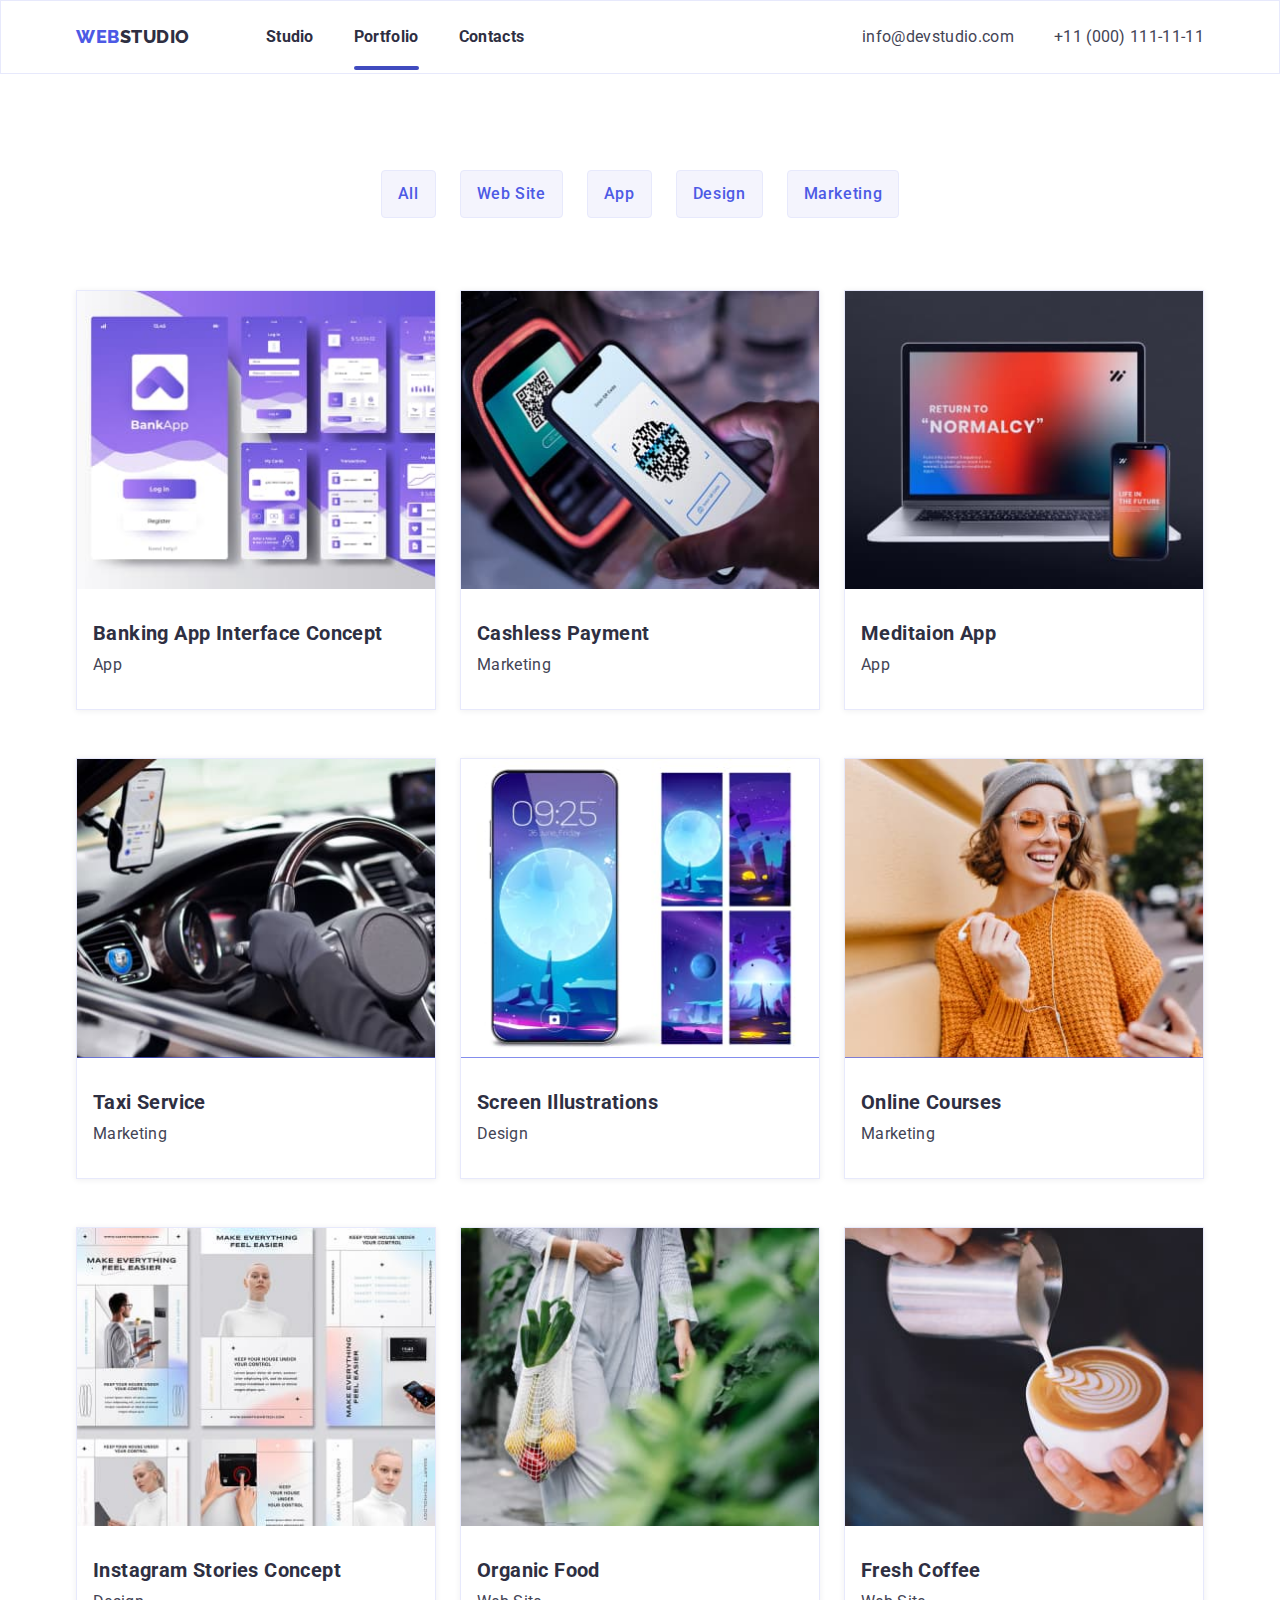
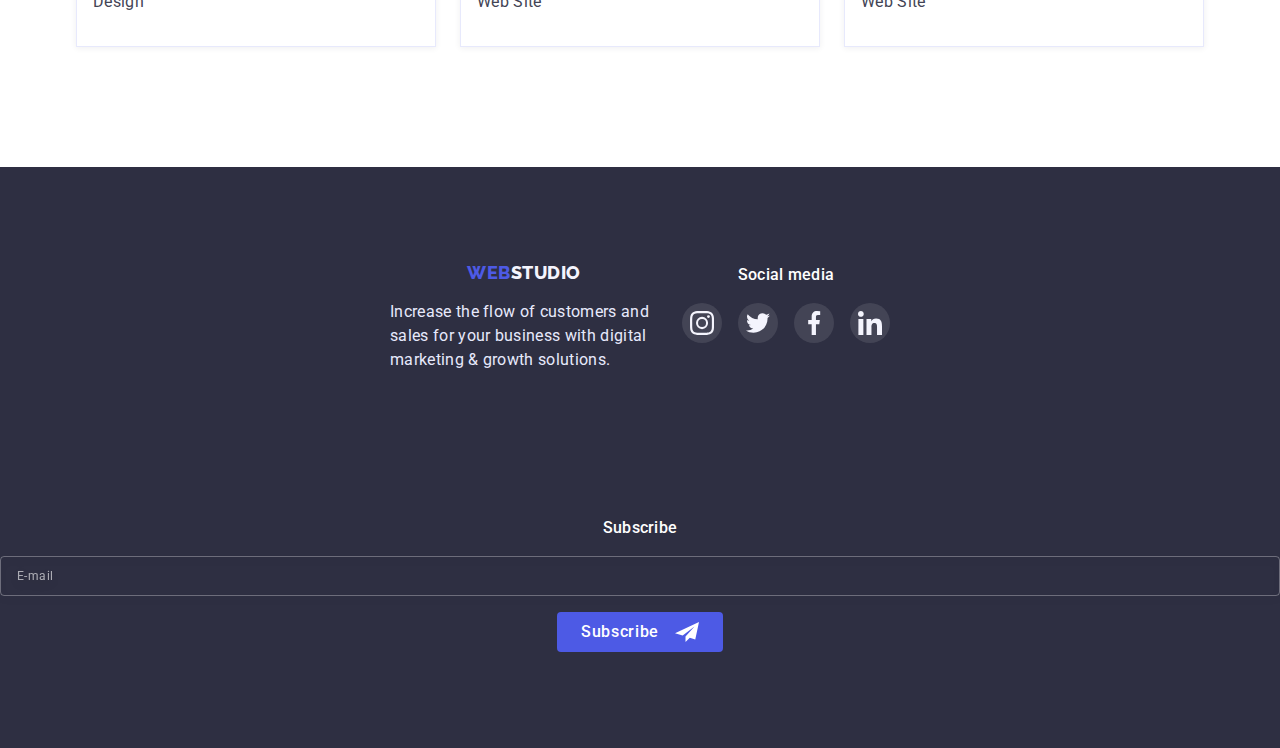
==== portfolio.html @ c1b16f09 "homework 7" ====
<!DOCTYPE html>
<html lang="en">
  <head>
    <meta charset="UTF-8" />
    <meta http-equiv="X-UA-Compatible" content="IE=edge" />
    <meta name="viewport" content="width=device-width, initial-scale=1.0" />
    <title>WebStudio</title>
    <link rel="preconnect" href="https://fonts.googleapis.com" />
    <link rel="preconnect" href="https://fonts.gstatic.com" crossorigin />
    <link
      href="https://fonts.googleapis.com/css2?family=Raleway:wght@800&family=Roboto:wght@400;500;700;900&display=swap"
      rel="stylesheet"
    />
    <link rel="stylesheet" href="./css/normalize.css" />
    <link rel="stylesheet" href="./css/styles.css" />
    <link rel="stylesheet" href="./css/mobile.css" />
    <link rel="stylesheet" href="./css/tablet.css" />
    <link rel="stylesheet" href="./css/desktop.css" />
  </head>
  <body class="portfolio-body">
    <header class="header">
      <div class="container">
        <nav class="header-navigation">
          <a href="./index.html" class="header-logo link">
            WEB <span class="header-logo-studio"> STUDIO </span>
          </a>
          <ul class="header-list list">
            <li class="header-item">
              <a class="header-link link" href="./index.html">Studio</a>
            </li>
            <li class="header-item">
              <a class="header-link link current" href="./portfolio.html"
                >Portfolio</a
              >
            </li>
            <li class="header-item">
              <a class="header-link link" href="">Contacts</a>
            </li>
          </ul>
        </nav>
        <ul class="header-list-contacts list">
          <li class="header-item-contacts">
            <a class="header-email link" href="mailto:info@devstudio.com">
              info@devstudio.com
            </a>
          </li>
          <li class="header-item-contacts">
            <a class="header-tel link" href="tel:+110001111111">
              +11 (000) 111-11-11
            </a>
          </li>
        </ul>
        <button type="button" class="menu-open btn" data-menu-open>
          <svg class="menu-open-icon" width="32" height="22">
            <use href="./images/svg/icons.svg#icon-hamburger"></use>
          </svg>
        </button>
      </div>
      <div class="mob-menu is-hidden" data-menu>
        <div class="container-mob-menu">
          <div class="mob-menu-top">
            <button type="button" class="menu-close btn" data-menu-close>
              <svg class="menu-close-icon" width="8" height="8">
                <use href="./images/svg/icons.svg#icon-close"></use>
              </svg>
            </button>
            <nav>
              <ul class="mob-menu-list list">
                <li class="mob-menu-item">
                  <a class="mob-menu-link link current" href="./index.html"
                    >Studio</a
                  >
                </li>
                <li class="mob-menu-item">
                  <a class="mob-menu-link link" href="./portfolio.html"
                    >Portfolio</a
                  >
                </li>
                <li class="mob-menu-item">
                  <a class="mob-menu-link link" href="">Contacts</a>
                </li>
              </ul>
            </nav>
          </div>
          <div class="mob-menu-button">
            <ul class="mob-menu-list-contacts list">
              <li class="mob-menu-item-contacts">
                <a class="mob-menu-tel link" href="tel:+110001111111"
                  >+11 (000) 111-11-11</a
                >
              </li>
              <li class="mob-menu-item-contacts">
                <a class="mob-menu-email link" href="mailto:info@devstudio.com"
                  >info@devstudio.com</a
                >
              </li>
            </ul>
            <ul class="mob-menu-soc-list list">
              <li class="mob-menu-soc-item">
                <a href="" class="mob-menu-soc-link link">
                  <svg class="mob-menu-soc-icon" width="24" height="24">
                    <use href="./images/svg/icons.svg#icon-instagram"></use>
                  </svg>
                </a>
              </li>
              <li class="mob-menu-soc-item">
                <a href="" class="mob-menu-soc-link link">
                  <svg class="mob-menu-soc-icon" width="24" height="24">
                    <use href="./images/svg/icons.svg#icon-twitter"></use>
                  </svg>
                </a>
              </li>
              <li class="mob-menu-soc-item">
                <a href="" class="mob-menu-soc-link link">
                  <svg class="mob-menu-soc-icon" width="24" height="24">
                    <use href="./images/svg/icons.svg#icon-facebook"></use>
                  </svg>
                </a>
              </li>
              <li class="mob-menu-soc-item">
                <a href="" class="mob-menu-soc-link link">
                  <svg class="mob-menu-soc-icon" width="24" height="24">
                    <use href="./images/svg/icons.svg#icon-linkedin"></use>
                  </svg>
                </a>
              </li>
            </ul>
          </div>
        </div>
      </div>
    </header>
    <main class="main-portfolio">
      <section class="portfolio">
        <div class="container">
          <h1 class="visually-hidden">Portfolio</h1>
          <ul class="portfolio-list list">
            <li class="portfolio-item">
              <button type="button" class="portfolio-btn btn">All</button>
            </li>
            <li class="portfolio-item">
              <button type="button" class="portfolio-btn btn">Web Site</button>
            </li>
            <li class="portfolio-item">
              <button type="button" class="portfolio-btn btn">App</button>
            </li>
            <li class="portfolio-item">
              <button type="button" class="portfolio-btn btn">Design</button>
            </li>
            <li class="portfolio-item">
              <button type="button" class="portfolio-btn btn">Marketing</button>
            </li>
          </ul>
          <ul class="portfolio-next-list list">
            <li class="portfolio-next-item">
              <div class="portfolio-top-wrap">
                <picture>
                  <source
                    srcset="
                      ./images/portfolio/banking.jpg    1x,
                      ./images/portfolio/banking-2x.jpg 2x
                    "
                    media="(min-width: 1200px)"
                  />
                  <source
                    srcset="
                      ./images/portfolio/banking-tab.jpg    1x,
                      ./images/portfolio/banking-tab-2x.jpg 2x
                    "
                    media="(min-width: 768px)"
                  />
                  <source
                    srcset="
                      ./images/portfolio/banking-mob.jpg    1x,
                      ./images/portfolio/banking-mob-2x.jpg 2x
                    "
                    media="(min-width: 320px)"
                  />
                  <img
                    src="./images/portfolio/banking.jpg"
                    alt="Banking App"
                    width="396"
                    height="300"
                  />
                </picture>
                <p class="portfolio-top-text">
                  14 Stylish and User-Friendly App Design Concepts · Task
                  Manager App · Calorie Tracker App · Exotic Fruit Ecommerce App
                  · Cloud Storage App
                </p>
              </div>
              <div class="portfolio-wrap">
                <h2 class="portfolio-title headlines">
                  Banking App Interface Concept
                </h2>
                <p class="portfolio-characteristics characteristics">App</p>
              </div>
            </li>
            <li class="portfolio-next-item">
              <div class="portfolio-top-wrap">
                <picture>
                  <source
                    srcset="
                      ./images/portfolio/payment.jpg    1x,
                      ./images/portfolio/payment-2x.jpg 2x
                    "
                    media="(min-width: 1200px)"
                  />
                  <source
                    srcset="
                      ./images/portfolio/payment-tab.jpg    1x,
                      ./images/portfolio/payment-tab-2x.jpg 2x
                    "
                    media="(min-width: 768px)"
                  />
                  <source
                    srcset="
                      ./images/portfolio/payment-mob.jpg    1x,
                      ./images/portfolio/payment-mob-2x.jpg 2x
                    "
                    media="(min-width: 320px)"
                  />
                  <img
                    src="./images/portfolio/payment.jpg"
                    alt="Cashless Payment"
                    width="396"
                    height="300"
                  />
                </picture>
                <p class="portfolio-top-text">
                  14 Stylish and User-Friendly App Design Concepts · Task
                  Manager App · Calorie Tracker App · Exotic Fruit Ecommerce App
                  · Cloud Storage App
                </p>
              </div>
              <div class="portfolio-wrap">
                <h2 class="portfolio-title headlines">Cashless Payment</h2>
                <p class="portfolio-characteristics characteristics">
                  Marketing
                </p>
              </div>
            </li>
            <li class="portfolio-next-item">
              <div class="portfolio-top-wrap">
                <picture>
                  <source
                    srcset="
                      ./images/portfolio/meditation.jpg    1x,
                      ./images/portfolio/meditation-2x.jpg 2x
                    "
                    media="(min-width: 1200px)"
                  />
                  <source
                    srcset="
                      ./images/portfolio/meditation-tab.jpg    1x,
                      ./images/portfolio/meditation-tab-2x.jpg 2x
                    "
                    media="(min-width: 768px)"
                  />
                  <source
                    srcset="
                      ./images/portfolio/meditation-mob.jpg    1x,
                      ./images/portfolio/meditation-mob-2x.jpg 2x
                    "
                    media="(min-width: 320px)"
                  />
                  <img
                    src="./images/portfolio/meditation.jpg"
                    alt="Meditation App"
                    width="396"
                    height="300"
                  />
                </picture>
                <p class="portfolio-top-text">
                  14 Stylish and User-Friendly App Design Concepts · Task
                  Manager App · Calorie Tracker App · Exotic Fruit Ecommerce App
                  · Cloud Storage App
                </p>
              </div>
              <div class="portfolio-wrap">
                <h2 class="portfolio-title headlines">Meditaion App</h2>
                <p class="portfolio-characteristics characteristics">App</p>
              </div>
            </li>
            <li class="portfolio-next-item">
              <div class="portfolio-top-wrap">
                <picture>
                  <source
                    srcset="
                      ./images/portfolio/taxi.jpg    1x,
                      ./images/portfolio/taxi-2x.jpg 2x
                    "
                    media="(min-width: 1200px)"
                  />
                  <source
                    srcset="
                      ./images/portfolio/taxi-tab.jpg    1x,
                      ./images/portfolio/taxi-tab-2x.jpg 2x
                    "
                    media="(min-width: 768px)"
                  />
                  <source
                    srcset="
                      ./images/portfolio/taxi-mob.jpg    1x,
                      ./images/portfolio/taxi-mob-2x.jpg 2x
                    "
                    media="(min-width: 320px)"
                  />
                  <img
                    src="./images/portfolio/taxi.jpg"
                    alt="Taxi Service"
                    width="396"
                    height="300"
                  />
                </picture>
                <p class="portfolio-top-text">
                  14 Stylish and User-Friendly App Design Concepts · Task
                  Manager App · Calorie Tracker App · Exotic Fruit Ecommerce App
                  · Cloud Storage App
                </p>
              </div>
              <div class="portfolio-wrap">
                <h2 class="portfolio-title headlines">Taxi Service</h2>
                <p class="portfolio-characteristics characteristics">
                  Marketing
                </p>
              </div>
            </li>
            <li class="portfolio-next-item">
              <div class="portfolio-top-wrap">
                <picture>
                  <source
                    srcset="
                      ./images/portfolio/illustrations.jpg    1x,
                      ./images/portfolio/illustrations-2x.jpg 2x
                    "
                    media="(min-width: 1200px)"
                  />
                  <source
                    srcset="
                      ./images/portfolio/illustrations-tab.jpg    1x,
                      ./images/portfolio/illustrations-tab-2x.jpg 2x
                    "
                    media="(min-width: 768px)"
                  />
                  <source
                    srcset="
                      ./images/portfolio/illustrations-mob.jpg    1x,
                      ./images/portfolio/illustrations-mob-2x.jpg 2x
                    "
                    media="(min-width: 320px)"
                  />
                  <img
                    src="./images/portfolio/illustrations.jpg"
                    alt="Screen Illustrations"
                    width="396"
                    height="300"
                  />
                </picture>
                <p class="portfolio-top-text">
                  14 Stylish and User-Friendly App Design Concepts · Task
                  Manager App · Calorie Tracker App · Exotic Fruit Ecommerce App
                  · Cloud Storage App
                </p>
              </div>
              <div class="portfolio-wrap">
                <h2 class="portfolio-title headlines">Screen Illustrations</h2>
                <p class="portfolio-characteristics characteristics">Design</p>
              </div>
            </li>
            <li class="portfolio-next-item">
              <div class="portfolio-top-wrap">
                <picture>
                  <source
                    srcset="
                      ./images/portfolio/courses.jpg    1x,
                      ./images/portfolio/courses-2x.jpg 2x
                    "
                    media="(min-width: 1200px)"
                  />
                  <source
                    srcset="
                      ./images/portfolio/courses-tab.jpg    1x,
                      ./images/portfolio/courses-tab-2x.jpg 2x
                    "
                    media="(min-width: 768px)"
                  />
                  <source
                    srcset="
                      ./images/portfolio/courses-mob.jpg    1x,
                      ./images/portfolio/courses-mob-2x.jpg 2x
                    "
                    media="(min-width: 320px)"
                  />
                  <img
                    src="./images/portfolio/courses.jpg"
                    alt="Online Courses"
                    width="396"
                    height="300"
                  />
                </picture>
                <p class="portfolio-top-text">
                  14 Stylish and User-Friendly App Design Concepts · Task
                  Manager App · Calorie Tracker App · Exotic Fruit Ecommerce App
                  · Cloud Storage App
                </p>
              </div>
              <div class="portfolio-wrap">
                <h2 class="portfolio-title headlines">Online Courses</h2>
                <p class="portfolio-characteristics characteristics">
                  Marketing
                </p>
              </div>
            </li>
            <li class="portfolio-next-item">
              <div class="portfolio-top-wrap">
                <picture>
                  <source
                    srcset="
                      ./images/portfolio/instagram.jpg    1x,
                      ./images/portfolio/instagram-2x.jpg 2x
                    "
                    media="(min-width: 1200px)"
                  />
                  <source
                    srcset="
                      ./images/portfolio/instagram-tab.jpg    1x,
                      ./images/portfolio/instagram-tab-2x.jpg 2x
                    "
                    media="(min-width: 768px)"
                  />
                  <source
                    srcset="
                      ./images/portfolio/instagram-mob.jpg    1x,
                      ./images/portfolio/instagram-mob-2x.jpg 2x
                    "
                    media="(min-width: 320px)"
                  />
                  <img
                    src="./images/portfolio/instagram.jpg"
                    alt="Instagram Stories Concept"
                    width="396"
                    height="300"
                  />
                </picture>
                <p class="portfolio-top-text">
                  14 Stylish and User-Friendly App Design Concepts · Task
                  Manager App · Calorie Tracker App · Exotic Fruit Ecommerce App
                  · Cloud Storage App
                </p>
              </div>
              <div class="portfolio-wrap">
                <h2 class="portfolio-title headlines">
                  Instagram Stories Concept
                </h2>
                <p class="portfolio-characteristics characteristics">Design</p>
              </div>
            </li>
            <li class="portfolio-next-item">
              <div class="portfolio-top-wrap">
                <picture>
                  <source
                    srcset="
                      ./images/portfolio/food.jpg    1x,
                      ./images/portfolio/food-2x.jpg 2x
                    "
                    media="(min-width: 1200px)"
                  />
                  <source
                    srcset="
                      ./images/portfolio/food-tab.jpg    1x,
                      ./images/portfolio/food-tab-2x.jpg 2x
                    "
                    media="(min-width: 768px)"
                  />
                  <source
                    srcset="
                      ./images/portfolio/food-mob.jpg    1x,
                      ./images/portfolio/food-mob-2x.jpg 2x
                    "
                    media="(min-width: 320px)"
                  />
                  <img
                    src="./images/portfolio/food.jpg"
                    alt="Organic Food"
                    width="396"
                    height="300"
                  />
                </picture>
                <p class="portfolio-top-text">
                  14 Stylish and User-Friendly App Design Concepts · Task
                  Manager App · Calorie Tracker App · Exotic Fruit Ecommerce App
                  · Cloud Storage App
                </p>
              </div>
              <div class="portfolio-wrap">
                <h2 class="portfolio-title headlines">Organic Food</h2>
                <p class="portfolio-characteristics characteristics">
                  Web Site
                </p>
              </div>
            </li>
            <li class="portfolio-next-item">
              <div class="portfolio-top-wrap">
                <picture>
                  <source
                    srcset="
                      ./images/portfolio/coffee.jpg    1x,
                      ./images/portfolio/coffee-2x.jpg 2x
                    "
                    media="(min-width: 1200px)"
                  />
                  <source
                    srcset="
                      ./images/portfolio/coffee-tab.jpg    1x,
                      ./images/portfolio/coffee-tab-2x.jpg 2x
                    "
                    media="(min-width: 768px)"
                  />
                  <source
                    srcset="
                      ./images/portfolio/coffee-mob.jpg    1x,
                      ./images/portfolio/coffee-mob-2x.jpg 2x
                    "
                    media="(min-width: 320px)"
                  />
                  <img
                    src="./images/portfolio/coffee.jpg"
                    alt="Fresh Coffee"
                    width="396"
                    height="300"
                  />
                </picture>
                <p class="portfolio-top-text">
                  14 Stylish and User-Friendly App Design Concepts · Task
                  Manager App · Calorie Tracker App · Exotic Fruit Ecommerce App
                  · Cloud Storage App
                </p>
              </div>
              <div class="portfolio-wrap">
                <h2 class="portfolio-title headlines">Fresh Coffee</h2>
                <p class="portfolio-characteristics characteristics">
                  Web Site
                </p>
              </div>
            </li>
          </ul>
        </div>
      </section>
    </main>
    <footer class="footer">
        <div class="container">
          <div class="footer-wrap">
            <div class="footer-description-wrap">
              <a href="./index.html" class="footer-logo link">
                WEB<span class="footer-logo-studio">STUDIO </span>
              </a>
              <p class="footer-description">
                Increase the flow of customers and sales for your business with
                digital marketing & growth solutions.
              </p>
            </div>
            <div class="social-media-wrap">
              <p class="social-media">Social media</p>
              <ul class="social-media-list list">
                <li class="social-media-item">
                  <a href="" class="social-media-link link">
                    <svg class="social-media-icon" width="24" height="24">
                      <use href="./images/svg/icons.svg#icon-instagram"></use>
                    </svg>
                  </a>
                </li>
                <li class="social-media-item">
                  <a href="" class="social-media-link link">
                    <svg class="social-media-icon" width="24" height="24">
                      <use href="./images/svg/icons.svg#icon-twitter"></use>
                    </svg>
                  </a>
                </li>
                <li class="social-media-item">
                  <a href="" class="social-media-link link">
                    <svg class="social-media-icon" width="24" height="24">
                      <use href="./images/svg/icons.svg#icon-facebook"></use>
                    </svg>
                  </a>
                </li>
                <li class="social-media-item">
                  <a href="" class="social-media-link link">
                    <svg class="social-media-icon" width="24" height="24">
                      <use href="./images/svg/icons.svg#icon-linkedin"></use>
                    </svg>
                  </a>
                </li>
              </ul>
            </div>
          </div >
      </div>
        <div class="subscription-wrap">
          <p class="subscription-title">Subscribe</p>
          <form class="subscription-form">
            <label>
              <input
                type="email"
                name="email"
                class="subscription-input-email"
                placeholder="E-mail"
                required
              />
            </label>
            <button type="submit" class="subscribe-btn btn">
              <span class="subscribe-text">Subscribe</span>
              <svg class="subscribe-icon" width="24" height="24">
                <use href="./images/svg/icons.svg#icon-plane"></use>
              </svg>
            </button>
          </form>
        </div>
      </div>
    </footer>
    <script src="./js/menu.js"></script>
  </body>
</html>
---- css/styles.css ----
:root {
  --first-title-color: #ffffff;
  --second-title-color: #2e2f42;
  --main-text-color: #434455;
  --first-background-btn-color: #4d5ae5;
  --second-background-btn-color: #e7e9fc;
  --section-background-color: #f4f4fd;
  --icon-hover-color: #404bbf;
  --footer-icon-hover-background: #31d0aa;
  --footer-icon-background: rgba(255, 255, 255, 0.1);
  --customers-border-color: #8e8f99;
  --bg-gradient: linear-gradient(rgba(46, 47, 66, 0.7), rgba(46, 47, 66, 0.7));
  --bg-backdrop: rgba(46, 47, 66, 0.4);
  --bg-modal: #fcfcfc;
  --check-text: #757575;
}

p,
h1,
h2,
h3,
h4,
h5,
h6 {
  margin: 0;
}

ul,
ol {
  margin: 0;
  padding-left: 0;
}

img {
  display: block;
  max-width: 100%;
  height: auto;
}

body {
  font-family: "Roboto", sans-serif;
  background-color: var(--first-title-color);
  color: var(--second-title-color);
}

.list {
  list-style: none;
}

.link {
  text-decoration: none;
}

.no-scroll {
  overflow: hidden;
}

.titles {
  font-size: 36px;
  line-height: 1.11;
  text-align: center;
  letter-spacing: 0.02em;
  text-transform: capitalize;
  color: inherit;
}

.headlines {
  font-size: 20px;
  line-height: 1.2;
  letter-spacing: 0.02em;
  color: inherit;
}

.characteristics {
  font-size: 16px;
  line-height: 1.5;
  letter-spacing: 0.02em;
  color: var(--main-text-color);
}

.btn {
  font-family: inherit;
  font-weight: 500;
  font-size: 16px;
  letter-spacing: 0.04em;
  cursor: pointer;
  border-radius: 4px;
  display: flex;
  align-items: center;
  flex-direction: row;
}

.container {
  width: 320px;
  padding-left: 16px;
  padding-right: 16px;
  margin: 0 auto;
}

.site-body {
}

/* ------------------------HEADER-------------------------- */

.header {
  border: 1px solid var(--second-background-btn-color);
  padding-top: 24px;
  padding-bottom: 24px;
}

.header > .container {
  display: flex;
}

.header-navigation {
  display: flex;
  margin-right: auto;
}

.header-logo {
  font-family: "Raleway", sans-serif;
  font-weight: 800;
  font-size: 18px;
  line-height: 1, 33;
  letter-spacing: 0.03em;
  text-transform: uppercase;
  color: var(--first-background-btn-color);
  display: flex;
  align-items: center;
  margin-right: 76px;
}

.header-logo-studio {
  font-family: "Raleway", sans-serif;
  font-weight: 800;
  font-size: 18px;
  line-height: 1, 33;
  letter-spacing: 0.03em;
  text-transform: uppercase;
  color: var(--second-title-color);
  display: flex;
  align-items: center;
}

.header-list,
.header-list-contacts {
  display: none;
}

.menu-open {
  width: 32px;
  height: 32px;
  padding: 0;
  background-color: transparent;
  border: none;
}

.menu-open-icon {
  stroke: var(--second-title-color);
}

.mob-menu {
  position: fixed;
  top: 0;
  z-index: 1;
  width: 100vw;
  height: 100vh;
  background-color: var(--first-title-color);
  box-shadow: 0px 2px 1px rgba(46, 47, 66, 0.08),
    0px 1px 1px rgba(46, 47, 66, 0.16), 0px 1px 6px rgba(46, 47, 66, 0.08);
  padding-top: 40px;
  padding-bottom: 40px;
}

.mob-menu.is-hidden {
  visibility: hidden;
  opacity: 0;
  pointer-events: none;
}

.container-mob-menu {
  padding-left: 40px;
  padding-right: 40px;
  margin: 0 auto;
  height: 100%;
  display: flex;
  flex-direction: column;
  justify-content: space-between;
  overflow: auto;
}

.menu-close {
  display: flex;
  justify-content: center;
  align-items: center;
  margin-left: auto;
  width: 24px;
  height: 24px;
  background: var(--second-background-btn-color);
  border: 1px solid rgba(0, 0, 0, 0.1);
  border-radius: 50%;
  margin-bottom: 16px;
  transition: background-color 250ms cubic-bezier(0.4, 0, 0.2, 1),
    fill 250ms cubic-bezier(0.4, 0, 0.2, 1);
}

.menu-close:hover,
.menu-close:focus {
  background-color: var(--icon-hover-color);
  fill: var(--first-title-color);
}

.menu-close-icon {
}

.mob-menu-list {
  margin-bottom: 56px;
}

.mob-menu-item:not(:last-child) {
  margin-bottom: 40px;
}

.mob-menu-link {
  font-weight: 700;
  font-size: 36px;
  line-height: 1.11;
  letter-spacing: 0.02em;
  text-transform: capitalize;
  color: var(--second-title-color);
  transition: color 250ms cubic-bezier(0.4, 0, 0.2, 1);
}

.mob-menu-link:hover,
.mob-menu-link:focus {
  color: var(--icon-hover-color);
}

.mob-menu-list-contacts {
  margin-bottom: 48px;
}

.mob-menu-item-contacts:not(:last-child) {
  margin-bottom: 40px;
}

.mob-menu-email {
  font-weight: 500;
  font-size: 20px;
  line-height: 1.2;
  letter-spacing: 0.02em;
  color: var(--main-text-color);
}

.mob-menu-tel {
  font-weight: 600;
  font-size: 36px;
  line-height: 1.11;
  text-transform: capitalize;
  color: var(--first-background-btn-color);
}

.mob-menu-soc-list {
  display: flex;
  gap: 56px;
  justify-content: flex-start;
}

.mob-menu-soc-item {
  width: 40px;
  height: 40px;
}

.mob-menu-soc-link {
  width: 100%;
  height: 100%;
  background-color: var(--first-background-btn-color);
  border-radius: 50%;
  display: flex;
  align-items: center;
  justify-content: center;
}

.mob-menu-soc-icon {
}

/* ------------------------MAIN-------------------------- */

.main {
}

/* ------------------------HERO-------------------------- */

.hero {
  background-color: var(--second-title-color);
  background-image: var(--bg-gradient), url(../images/hero/office-mob.jpg);
  background-repeat: no-repeat;
  background-position: center;
  background-size: cover;
  padding-top: 112px;
  padding-bottom: 112px;
}

@media (min-device-pixel-ratio: 2),
  (min-resolution: 192dpi),
  (min-resolution: 2dppx) {
  .hero {
    background-image: var(--bg-gradient), url(../images/hero/office-mob-2x.jpg);
  }
}

.hero > .container {
  padding-left: 0;
  padding-right: 0;
}

.hero-title {
  max-width: 319px;
  font-size: 36px;
  line-height: 1.11;
  text-align: center;
  letter-spacing: 0.02em;
  color: var(--first-title-color);
  display: block;
  margin: 0 auto;
  text-transform: capitalize;
  margin-bottom: 72px;
}

.hero-btn {
  min-width: 169px;
  height: 56px;
  line-height: 1.5;
  color: var(--first-title-color);
  background: var(--first-background-btn-color);
  box-shadow: 0px 4px 4px rgba(0, 0, 0, 0.15);
  border-color: transparent;
  padding: 16px 32px;
  display: block;
  margin: 0 auto;
  transition: background-color 250ms cubic-bezier(0.4, 0, 0.2, 1);
}

.hero-btn:hover,
.hero-btn:focus {
  background-color: var(--icon-hover-color);
}

/* --------------SECTION BASIC PRINCIPLES----------------- */

.principles {
  padding-top: 96px;
  padding-bottom: 96px;
}

.visually-hidden {
  position: absolute;
  width: 1px;
  height: 1px;
  margin: -1px;
  border: 0;
  padding: 0;

  white-space: nowrap;
  clip-path: inset(100%);
  clip: rect(0 0 0 0);
  overflow: hidden;
}

.principles-list {
  display: flex;
  flex-wrap: wrap;
  gap: 72px;
}

.principles-item {
  width: 100%;
}

.principles-link {
  display: none;
}

.principles-icon {
}

.basic-principles {
  font-weight: 700;
  font-size: 36px;
  line-height: 1.11;
  text-align: center;
  letter-spacing: 0.02em;
  text-transform: capitalize;
  margin-bottom: 8px;
}

.basic-principles-description {
  font-size: 16px;
  line-height: 1.5;
  letter-spacing: 0.02em;
  color: var(--main-text-color);
}

/* ------------------SECTION DESCRIPTION-------------------- */

.description {
  display: none;
}

/* ------------------SECTION EMPLOYEES-------------------- */

.employees {
  background-color: var(--section-background-color);
  padding-top: 96px;
  padding-bottom: 128px;
}

.employees > .container {
  width: 264px;
}

.employees-title {
  margin-bottom: 72px;
}

.employees-list {
  display: flex;
  flex-wrap: wrap;
  gap: 72px;
  justify-content: center;
}

.employees-item {
  background-color: var(--first-title-color);
  width: 100%;
  box-shadow: 0px 1px 6px rgb(46 47 66 / 8%), 0px 1px 1px rgb(46 47 66 / 16%),
    0px 2px 1px rgb(46 47 66 / 8%);
  border-radius: 0px 0px 4px 4px;
}

.employees-wrap {
  padding: 32px 16px;
  text-align: center;
}

.employees-name {
  margin-bottom: 8px;
}

.employees-profession {
  margin-bottom: 8px;
}

.employees-soc-list {
  display: flex;
  justify-content: center;
  gap: 24px;
}

.employees-soc-item {
  width: 40px;
  height: 40px;
}

.employees-soc-link {
  width: 100%;
  height: 100%;
  background-color: var(--first-background-btn-color);
  border-radius: 50%;
  display: flex;
  align-items: center;
  justify-content: center;
  transition: background-color 250ms cubic-bezier(0.4, 0, 0.2, 1);
}

.employees-soc-link:hover,
.employees-soc-link:focus {
  background-color: var(--icon-hover-color);
}

/*--------------------------SECTION CUSTOMERS-------------------*/

.customers {
  padding-top: 96px;
  padding-bottom: 96px;
}

.customers-title {
  margin-bottom: 72px;
}

.customers-list {
  display: flex;
  flex-wrap: wrap;
  justify-content: space-between;
  gap: 72px 16px;
}

.customers-item {
  width: calc((100% - 16px) / 2);
  height: 88px;
}

.customers-link {
  width: 100%;
  height: 100%;
  border: 1px solid var(--customers-border-color);
  border-radius: 5%;
  display: flex;
  align-items: center;
  justify-content: center;
  fill: var(--customers-border-color);
  transition: border-color 250ms cubic-bezier(0.4, 0, 0.2, 1),
    fill 250ms cubic-bezier(0.4, 0, 0.2, 1);
}

.customers-link:hover,
.customers-link:focus {
  border-color: var(--icon-hover-color);
  fill: var(--icon-hover-color);
}

/* ------------------------FOOTER----------------------- */

.footer > .container {
  /* display: flex; */
  /* flex-wrap: wrap; */
  /* gap: 72px; */
}

.footer {
  background-color: var(--second-title-color);
  padding-top: 96px;
  padding-bottom: 96px;
}

.footer-wrap {
  display: flex;
  /* gap: 120px; */
  flex-direction: column;
  justify-content: center;
  gap: 72px;
  margin-bottom: 72px;
}

.footer-description-wrap {
  margin-bottom: 72px;
}

.footer-logo {
  font-family: "Raleway", sans-serif;
  font-weight: 800;
  font-size: 18px;
  line-height: 1, 16;
  display: flex;
  align-items: center;
  letter-spacing: 0.03em;
  text-transform: uppercase;
  color: var(--first-background-btn-color);
  margin-bottom: 16px;

  justify-content: center;
}

.footer-logo-studio {
  font-family: "Raleway", sans-serif;
  font-weight: 800;
  font-size: 18px;
  line-height: 1.16;
  display: flex;
  align-items: center;
  letter-spacing: 0.03em;
  text-transform: uppercase;
  color: var(--section-background-color);
}

.footer-description {
  font-size: 16px;
  line-height: 1.5;
  letter-spacing: 0.02em;
  color: var(--second-background-btn-color);

  max-width: 268px;
  margin: 0 auto;
}

.social-media-wrap {
}

.social-media {
  font-weight: 500;
  font-size: 16px;
  line-height: 1.5;
  letter-spacing: 0.02em;
  color: var(--first-title-color);
  margin-bottom: 16px;

  text-align: center;
}

.social-media-list {
  display: flex;
  gap: 16px;
  justify-content: center;
}

.social-media-item {
  width: 40px;
  height: 40px;
}

.social-media-link {
  width: 100%;
  height: 100%;
  background-color: var(--footer-icon-background);
  border-radius: 50%;
  display: flex;
  align-items: center;
  justify-content: center;
  transition: background-color 250ms cubic-bezier(0.4, 0, 0.2, 1);
}

.social-media-link:hover,
.social-media-link:focus {
  background-color: var(--footer-icon-hover-background);
}

.social-media-icon {
}

.subscription-wrap {
}

.subscription-title {
  font-weight: 500;
  font-size: 16px;
  line-height: 1.5;
  letter-spacing: 0.02em;
  color: var(--first-title-color);
  margin-bottom: 16px;

  text-align: center;
}

.subscription-form {
  /* display: flex; */
  /* gap: 24px; */
}

.subscription-input-email {
  /* width: 264px; */
  width: 100%;
  height: 40px;
  background-color: transparent;
  border: 1px solid rgba(255, 255, 255, 0.3);
  border-radius: 4px;
  filter: drop-shadow(0px 4px 4px rgba(0, 0, 0, 0.15));
  padding-left: 16px;
  outline: none;
  font-weight: 400;
  font-size: 12px;
  line-height: 2;
  letter-spacing: 0.04em;
  color: rgba(255, 255, 255, 0.6);

  margin-bottom: 16px;
}

.subscription-input-email::placeholder {
  font-weight: 400;
  font-size: 12px;
  line-height: 2;
  letter-spacing: 0.04em;
  color: rgba(255, 255, 255, 0.6);
}

.subscribe-btn {
  background-color: var(--first-background-btn-color);
  padding: 8px 24px;
  height: 40px;
  min-width: 165px;
  border: var(--first-background-btn-color);

  margin: 0 auto;
}

.subscribe-text {
  font-weight: 500;
  font-size: 16px;
  line-height: 1.5;
  letter-spacing: 0.04em;
  color: var(--first-title-color);
}

.subscribe-icon {
  margin-left: 16px;
  fill: var(--first-title-color);
}

/* ------------------------PORTFOLIO----------------------- */

.portfolio-body {
}

.main-portfolio {
}

.portfolio {
  padding-top: 96px;
  padding-bottom: 120px;
}

.portfolio-list {
  display: flex;
  gap: 24px;
  justify-content: center;
  margin-bottom: 72px;
}

.portfolio-item {
}

.portfolio-btn {
  line-height: 1.5;
  text-align: center;
  color: var(--first-background-btn-color);
  background: var(--section-background-color);
  box-sizing: border-box;
  justify-content: center;
  padding: 8px 16px;
  height: 48px;
  border: 1px solid var(--second-background-btn-color);
  transition: background-color 250ms cubic-bezier(0.4, 0, 0.2, 1),
    color 250ms cubic-bezier(0.4, 0, 0.2, 1),
    box-shadow 250ms cubic-bezier(0.4, 0, 0.2, 1);
}

.portfolio-btn:hover,
.portfolio-btn:focus {
  background-color: var(--first-background-btn-color);
  color: var(--first-title-color);
  box-shadow: 0px 3px 1px rgba(0, 0, 0, 0.1), 0px 2px 1px rgba(0, 0, 0, 0.08),
    0px 2px 2px rgba(0, 0, 0, 0.12);
}

.portfolio-next-list {
  display: flex;
  flex-wrap: wrap;
  row-gap: 48px;
  column-gap: 24px;
}

.portfolio-next-item {
  width: calc((100% - 48px) / 3);
  box-shadow: 0px 1px 6px rgba(46, 47, 66, 0.08);
  border: 1px solid var(--second-background-btn-color);
  transition: box-shadow 250ms cubic-bezier(0.4, 0, 0.2, 1),
    border 250ms cubic-bezier(0.4, 0, 0.2, 1);
}

.portfolio-next-item:hover {
  box-shadow: 0px 1px 6px rgba(46, 47, 66, 0.08),
    0px 1px 1px rgba(46, 47, 66, 0.16), 0px 2px 1px rgba(46, 47, 66, 0.08);
  border: 0.5px solid var(--section-background-color);
}

.portfolio-next-item:hover .portfolio-top-text {
  transform: translateY(0);
}

.portfolio-top-wrap {
  position: relative;
  overflow: hidden;
}

.portfolio-top-text {
  position: absolute;
  top: 0;
  font-weight: 400;
  font-size: 16px;
  line-height: 1.5;
  letter-spacing: 0.02em;
  color: var(--section-background-color);
  padding: 40px 32px;
  height: 100%;
  background-color: var(--first-background-btn-color);
  background-blend-mode: soft-light;
  mix-blend-mode: normal;
  transform: translateY(100%);
  transition: transform 250ms cubic-bezier(0.4, 0, 0.2, 1);
  overflow: auto;
}

.portfolio-wrap {
  padding: 32px 16px;
}

.portfolio-title {
  margin-bottom: 8px;
}

.portfolio-characteristics {
}

/* -------------------------------MODAL---------------------------- */

.backdrop.is-hidden {
  visibility: hidden;
  opacity: 0;
  pointer-events: none;
}

.backdrop.is-hidden .modal {
  transform: translate(-50%, -50%) scale(0);
}

.backdrop {
  position: fixed;
  top: 0;
  left: 0;
  width: 100%;
  height: 100%;
  background-color: var(--bg-backdrop);
  transition: opacity 250ms cubic-bezier(0.4, 0, 0.2, 1),
    visibility 250ms cubic-bezier(0.4, 0, 0.2, 1);
}

.modal {
  position: absolute;
  width: 408px;
  min-height: 576px;
  left: 50%;
  top: 50%;
  background-color: var(--bg-modal);
  box-shadow: 0px 1px 1px rgba(0, 0, 0, 0.14), 0px 1px 3px rgba(0, 0, 0, 0.12),
    0px 2px 1px rgba(0, 0, 0, 0.2);
  border-radius: 4px;
  transform: translate(-50%, -50%) scale(1);
  transition: transform 250ms cubic-bezier(0.4, 0, 0.2, 1);
  padding: 24px;
}

.modal-close {
  width: 24px;
  height: 24px;
  background-color: var(--second-background-btn-color);
  border: 1px solid rgba(0, 0, 0, 0.1);
  border-radius: 50%;
  display: flex;
  align-items: center;
  justify-content: center;
  margin-left: auto;
  transition: background-color 250ms cubic-bezier(0.4, 0, 0.2, 1),
    fill 250ms cubic-bezier(0.4, 0, 0.2, 1);
}

.modal-close:hover,
.modal-close:focus {
  background-color: var(--icon-hover-color);
  fill: var(--first-title-color);
}

.modal-title {
  font-weight: 500;
  font-size: 16px;
  line-height: 1.5;
  text-align: center;
  letter-spacing: 0.02em;
  color: var(--second-title-color);
  margin-bottom: 16px;
  margin-top: 24px;
}

.modal-form {
}

.modal-input {
  width: 100%;
  height: 40px;
  background-color: transparent;
  border: 1px solid rgba(33, 33, 33, 0.2);
  border-radius: 4px;
  padding-left: 38px;
  outline: none;
  transition: border-color 250ms cubic-bezier(0.4, 0, 0.2, 1);
}

.modal-input:hover,
.modal-input:focus {
  border-color: var(--first-background-btn-color);
}

.modal-input:focus + .input-icon {
  fill: var(--first-background-btn-color);
}

.input-text {
  display: inline-block;
  margin-bottom: 4px;
  font-weight: 400;
  font-size: 12px;
  line-height: 1.33;
  letter-spacing: 0.04em;
  color: var(--customers-border-color);
}

.input-wrap {
  position: relative;
  display: block;
  margin-bottom: 8px;
}

.input-icon {
  position: absolute;
  top: 50%;
  transform: translateY(-50%);
  left: 16px;
}

.modal-comment {
  width: 100%;
  height: 120px;
  border: 1px solid rgba(33, 33, 33, 0.2);
  border-radius: 4px;
  background-color: transparent;
  outline: none;
  padding: 8px 16px;
  resize: none;
  transition: border-color 250ms cubic-bezier(0.4, 0, 0.2, 1);
}

.modal-comment::placeholder {
  font-weight: 400;
  font-size: 12px;
  line-height: 1.33;
  letter-spacing: 0.04em;
  color: rgba(117, 117, 117, 0.5);
}

.modal-comment:hover,
.modal-comment:focus {
  border-color: var(--first-background-btn-color);
}

.modal-field {
  margin-top: 16px;
  margin-bottom: 24px;
}

.check-text {
  display: flex;
  align-items: center;
  font-weight: 400;
  font-size: 12px;
  line-height: 1.33;
  letter-spacing: 0.04em;
  color: var(--check-text);
}

.check-text span {
  display: flex;
  align-items: center;
  justify-content: center;
  width: 16px;
  height: 16px;
  border: 1.25px solid var(--second-title-color);
  border-radius: 2px;
  margin-right: 8px;
  fill: transparent;
}

.input-check:checked + .check-text span {
  background-color: var(--icon-hover-color);
  border: 1.25px solid var(--icon-hover-color);
  fill: var(--section-background-color);
}

.check-icon {
}

.privacy-policy {
  margin-left: 2px;
  color: var(--first-background-btn-color);
}

/*.check-text::before {
  display: block;
  content: "";
  width: 16px;
  height: 16px;
  border: 1.25px solid var(--second-title-color);
  border-radius: 2px;
  margin-right: 8px;
}

.input-check:checked + .check-text::before {
  background-color: var(--icon-hover-color);
  border: 1.25px solid var(--icon-hover-color);
  background-image: url(../images/svg/mark.svg);
  background-repeat: no-repeat;
  background-position: center;
}*/

.modal-btn {
  text-align: center;
  line-height: 1.5;
  color: var(--first-title-color);
  background-color: var(--first-background-btn-color);
  box-shadow: 0px 4px 4px rgba(0, 0, 0, 0.15);
  padding: 16px 32px;
  min-width: 169px;
  height: 56px;
  border: var(--first-background-btn-color);
  margin: auto;
  justify-content: center;
  box-sizing: border-box;
}
---- css/mobile.css ----
@media screen and (min-width: 480px) {
  .container {
    width: 428px;
  }

  /* ------------------------HERO-------------------------- */

  .hero > .container {
    padding-left: 16px;
    padding-right: 16px;
  }
}

/* ------------------------FOOTER----------------------- */

.footer-wrap {

}
---- css/tablet.css ----
@media screen and (min-width: 768px) {
  .container {
    min-width: 768px;
  }

  /* ------------------------HEADER-------------------------- */

  .menu-open {
    display: none;
  }

  .header {
    padding-bottom: 0;
  }

  .header-list {
    display: flex;
    gap: 40px;
  }

  .header-item {
  }

  .header-link {
    font-weight: 700;
    font-size: 16px;
    line-height: 1.5;
    letter-spacing: 0.02em;
    color: inherit;
    transition: color 250ms cubic-bezier(0.4, 0, 0.2, 1);
    position: relative;
  }

  .header-link.current::after {
    content: "";
    position: absolute;
    width: 100%;
    height: 4px;
    background-color: var(--icon-hover-color);
    left: 0;
    bottom: -24px;
    border-radius: 2px;
  }

  .header-link:hover,
  .header-link:focus {
    color: var(--first-background-btn-color);
  }

  .header-list-contacts {
    display: block;
  }

  .header-item-contacts {
  }

  .header-email {
    font-size: 16px;
    line-height: 1.5;
    letter-spacing: 0.02em;
    color: var(--main-text-color);
    transition: color 250ms cubic-bezier(0.4, 0, 0.2, 1);
  }

  .header-email:hover,
  .header-email:focus {
    color: var(--first-background-btn-color);
  }

  .header-tel {
    font-size: 16px;
    line-height: 1.5;
    letter-spacing: 0.02em;
    color: var(--main-text-color);
    transition: color 250ms cubic-bezier(0.4, 0, 0.2, 1);
  }

  .header-tel:hover,
  .header-tel:focus {
    color: var(--first-background-btn-color);
  }

  /* ------------------------HERO-------------------------- */

  .hero {
    background-image: var(--bg-gradient), url(../images/hero/office-tab.jpg);
    padding-bottom: 108px;
  }

  @media (min-device-pixel-ratio: 2),
    (min-resolution: 192dpi),
    (min-resolution: 2dppx) {
    .hero {
      background-image: var(--bg-gradient),
        url(../images/hero/office-tab-2x.jpg);
    }
  }

  .hero-title {
    max-width: 530px;
    font-size: 56px;
    line-height: 1.07;
    text-transform: none;
    margin-bottom: 40px;
  }

  /* --------------SECTION BASIC PRINCIPLES----------------- */

  .principles-list {
    gap: 72px 24px;
  }

  .principles-item {
    width: calc((100% - 24px) / 2);
  }

  .basic-principles {
    text-align: start;
  }

  /* ------------------SECTION EMPLOYEES-------------------- */

  .employees {
    padding-bottom: 104px;
  }

  .employees > .container {
    width: 584px;
  }

  .employees-list {
    gap: 64px 24px;
  }

  .employees-item {
    width: calc((100% - 24px) / 2);
  }

  /*--------------------------SECTION CUSTOMERS-------------------*/

  .customers > .container {
    width: 584px;
  }

  .customers-list {
    gap: 72px 24px;
  }

  .customers-item {
    width: calc((100% - 48px) / 3);
  }
}

/* ------------------------FOOTER----------------------- */

.footer-wrap {
  flex-direction: row;
  gap: 24px;
}
---- css/desktop.css ----
@media screen and (min-width: 1200px) {
  .container {
    width: 1158px;
    padding-left: 15px;
    padding-right: 15px;
  }

  /* ------------------------HEADER-------------------------- */
  .header {
    padding-bottom: 24px;
  }

  .header-list-contacts {
    display: flex;
    gap: 40px;
  }

  /* ------------------------HERO-------------------------- */

  .hero {
    background-image: var(--bg-gradient), url(../images/hero/office.jpg);
    padding-top: 188px;
    padding-bottom: 188px;
  }

  @media (min-device-pixel-ratio: 2),
    (min-resolution: 192dpi),
    (min-resolution: 2dppx) {
    .hero {
      background-image: var(--bg-gradient), url(../images/hero/office-2x.jpg);
    }
  }

  .hero > .container {
    padding-left: 15px;
    padding-right: 15px;
  }

  .hero-title {
    margin-bottom: 48px;
  }

  /* --------------SECTION BASIC PRINCIPLES----------------- */

  .principles {
    padding-top: 120px;
    padding-bottom: 120px;
  }

  .principles-list {
    display: flex;
    flex-wrap: nowrap;
    gap: 24px;
  }

  .principles-item {
    width: 264px;
  }

  .principles-link {
    height: 112px;
    display: flex;
    align-items: center;
    justify-content: center;
    background-color: var(--section-background-color);
  }

  .basic-principles {
    font-size: 20px;
    line-height: 1.2;
    margin-top: 8px;
  }

  /* ------------------SECTION DESCRIPTION-------------------- */

  .description {
    display: block;
    padding-bottom: 120px;
  }

  .description-title {
    margin-bottom: 72px;
  }

  .description-list {
    display: flex;
    gap: 24px;
  }

  .description-item {
  }
  /* ------------------SECTION EMPLOYEES-------------------- */

  .employees {
    padding-top: 120px;
    padding-bottom: 120px;
  }

  .employees > .container {
    width: 1158px;
  }

  .employees-list {
    flex-wrap: nowrap;
    gap: 24px;
  }

  .employees-item {
    width: calc((100% - 72px) / 4);
  }

  /*--------------------------SECTION CUSTOMERS-------------------*/

  .customers {
    padding-top: 130px;
    padding-bottom: 120px;
  }

  .customers > .container {
    width: 1158px;
  }

  .customers-list {
    flex-wrap: nowrap;
  }

  .customers-item {
    width: calc((100% - 120px) / 6);
  }
}

/* ------------------------FOOTER----------------------- */

.footer > .container {
  /* display: flex; */
  /* gap: 80px; */
}
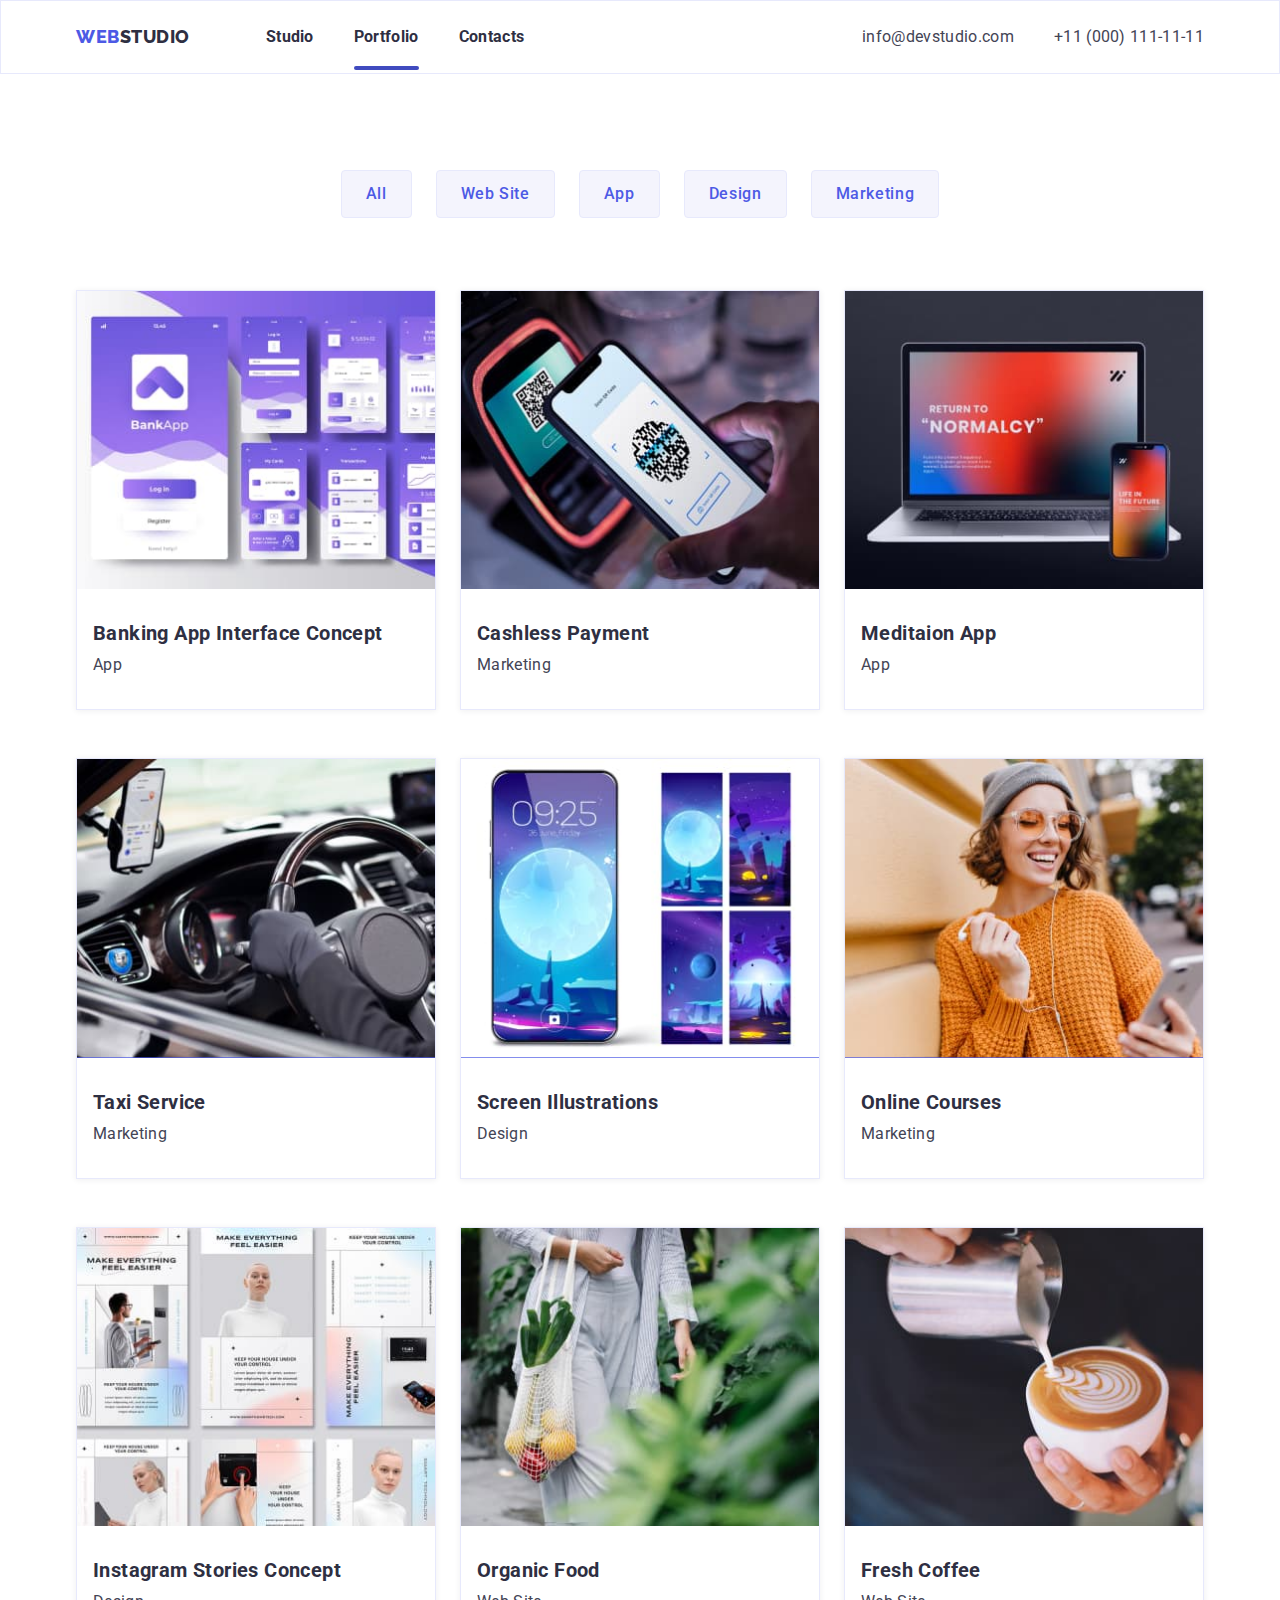
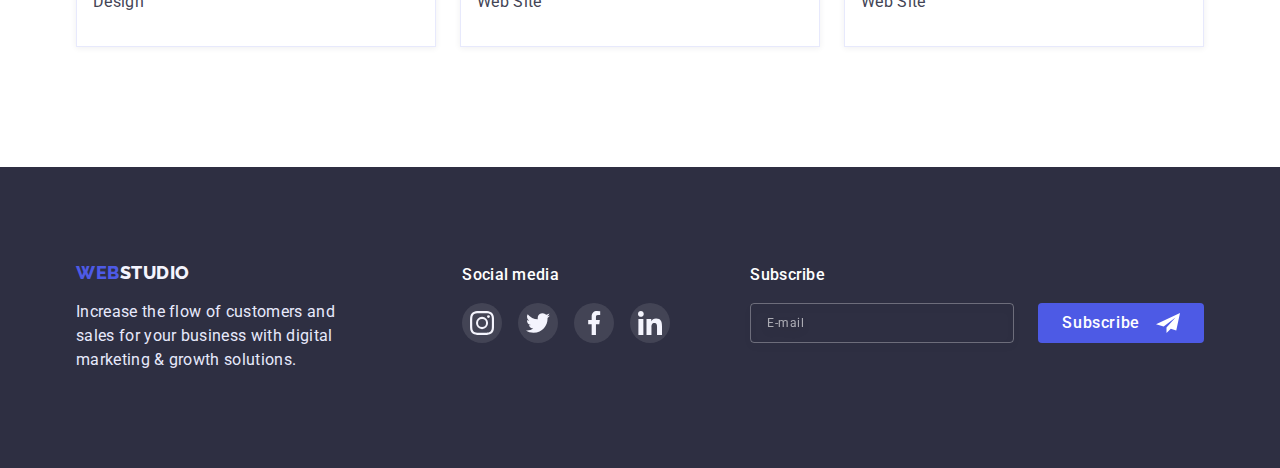
==== commit b4c1505e: "homework 7" ====
--- a/portfolio.html
+++ b/portfolio.html
@@ -548,52 +548,51 @@
       </section>
     </main>
     <footer class="footer">
-        <div class="container">
-          <div class="footer-wrap">
-            <div class="footer-description-wrap">
-              <a href="./index.html" class="footer-logo link">
-                WEB<span class="footer-logo-studio">STUDIO </span>
-              </a>
-              <p class="footer-description">
-                Increase the flow of customers and sales for your business with
-                digital marketing & growth solutions.
-              </p>
-            </div>
-            <div class="social-media-wrap">
-              <p class="social-media">Social media</p>
-              <ul class="social-media-list list">
-                <li class="social-media-item">
-                  <a href="" class="social-media-link link">
-                    <svg class="social-media-icon" width="24" height="24">
-                      <use href="./images/svg/icons.svg#icon-instagram"></use>
-                    </svg>
-                  </a>
-                </li>
-                <li class="social-media-item">
-                  <a href="" class="social-media-link link">
-                    <svg class="social-media-icon" width="24" height="24">
-                      <use href="./images/svg/icons.svg#icon-twitter"></use>
-                    </svg>
-                  </a>
-                </li>
-                <li class="social-media-item">
-                  <a href="" class="social-media-link link">
-                    <svg class="social-media-icon" width="24" height="24">
-                      <use href="./images/svg/icons.svg#icon-facebook"></use>
-                    </svg>
-                  </a>
-                </li>
-                <li class="social-media-item">
-                  <a href="" class="social-media-link link">
-                    <svg class="social-media-icon" width="24" height="24">
-                      <use href="./images/svg/icons.svg#icon-linkedin"></use>
-                    </svg>
-                  </a>
-                </li>
-              </ul>
-            </div>
-          </div >
-      </div>
+      <div class="container">
+        <div class="footer-wrap">
+          <div class="footer-description-wrap">
+            <a href="./index.html" class="footer-logo link">
+              WEB<span class="footer-logo-studio">STUDIO </span>
+            </a>
+            <p class="footer-description">
+              Increase the flow of customers and sales for your business with
+              digital marketing & growth solutions.
+            </p>
+          </div>
+          <div class="social-media-wrap">
+            <p class="social-media">Social media</p>
+            <ul class="social-media-list list">
+              <li class="social-media-item">
+                <a href="" class="social-media-link link">
+                  <svg class="social-media-icon" width="24" height="24">
+                    <use href="./images/svg/icons.svg#icon-instagram"></use>
+                  </svg>
+                </a>
+              </li>
+              <li class="social-media-item">
+                <a href="" class="social-media-link link">
+                  <svg class="social-media-icon" width="24" height="24">
+                    <use href="./images/svg/icons.svg#icon-twitter"></use>
+                  </svg>
+                </a>
+              </li>
+              <li class="social-media-item">
+                <a href="" class="social-media-link link">
+                  <svg class="social-media-icon" width="24" height="24">
+                    <use href="./images/svg/icons.svg#icon-facebook"></use>
+                  </svg>
+                </a>
+              </li>
+              <li class="social-media-item">
+                <a href="" class="social-media-link link">
+                  <svg class="social-media-icon" width="24" height="24">
+                    <use href="./images/svg/icons.svg#icon-linkedin"></use>
+                  </svg>
+                </a>
+              </li>
+            </ul>
+          </div>
+        </div>
         <div class="subscription-wrap">
           <p class="subscription-title">Subscribe</p>
           <form class="subscription-form">
--- a/css/styles.css
+++ b/css/styles.css
@@ -91,7 +91,6 @@
 }
 
 .container {
-  width: 320px;
   padding-left: 16px;
   padding-right: 16px;
   margin: 0 auto;
@@ -522,12 +521,6 @@
 
 /* ------------------------FOOTER----------------------- */
 
-.footer > .container {
-  /* display: flex; */
-  /* flex-wrap: wrap; */
-  /* gap: 72px; */
-}
-
 .footer {
   background-color: var(--second-title-color);
   padding-top: 96px;
@@ -536,7 +529,6 @@
 
 .footer-wrap {
   display: flex;
-  /* gap: 120px; */
   flex-direction: column;
   justify-content: center;
   gap: 72px;
@@ -544,7 +536,6 @@
 }
 
 .footer-description-wrap {
-  margin-bottom: 72px;
 }
 
 .footer-logo {
@@ -558,7 +549,6 @@
   text-transform: uppercase;
   color: var(--first-background-btn-color);
   margin-bottom: 16px;
-
   justify-content: center;
 }
 
@@ -579,7 +569,6 @@
   line-height: 1.5;
   letter-spacing: 0.02em;
   color: var(--second-background-btn-color);
-
   max-width: 268px;
   margin: 0 auto;
 }
@@ -594,7 +583,6 @@
   letter-spacing: 0.02em;
   color: var(--first-title-color);
   margin-bottom: 16px;
-
   text-align: center;
 }
 
@@ -638,17 +626,13 @@
   letter-spacing: 0.02em;
   color: var(--first-title-color);
   margin-bottom: 16px;
-
   text-align: center;
 }
 
 .subscription-form {
-  /* display: flex; */
-  /* gap: 24px; */
 }
 
 .subscription-input-email {
-  /* width: 264px; */
   width: 100%;
   height: 40px;
   background-color: transparent;
@@ -662,7 +646,6 @@
   line-height: 2;
   letter-spacing: 0.04em;
   color: rgba(255, 255, 255, 0.6);
-
   margin-bottom: 16px;
 }
 
@@ -680,7 +663,6 @@
   height: 40px;
   min-width: 165px;
   border: var(--first-background-btn-color);
-
   margin: 0 auto;
 }
 
@@ -706,15 +688,17 @@
 }
 
 .portfolio {
-  padding-top: 96px;
-  padding-bottom: 120px;
+  padding-top: 48px;
+  padding-bottom: 48px;
 }
 
 .portfolio-list {
   display: flex;
-  gap: 24px;
-  justify-content: center;
-  margin-bottom: 72px;
+  flex-wrap: wrap;
+  gap: 24px 16px;
+  justify-content: flex-start;
+  width: 263px;
+  margin-bottom: 48px;
 }
 
 .portfolio-item {
@@ -728,7 +712,7 @@
   box-sizing: border-box;
   justify-content: center;
   padding: 8px 16px;
-  height: 48px;
+  height: 40px;
   border: 1px solid var(--second-background-btn-color);
   transition: background-color 250ms cubic-bezier(0.4, 0, 0.2, 1),
     color 250ms cubic-bezier(0.4, 0, 0.2, 1),
@@ -746,12 +730,11 @@
 .portfolio-next-list {
   display: flex;
   flex-wrap: wrap;
-  row-gap: 48px;
-  column-gap: 24px;
+  gap: 48px;
 }
 
 .portfolio-next-item {
-  width: calc((100% - 48px) / 3);
+  width: 100%;
   box-shadow: 0px 1px 6px rgba(46, 47, 66, 0.08);
   border: 1px solid var(--second-background-btn-color);
   transition: box-shadow 250ms cubic-bezier(0.4, 0, 0.2, 1),
@@ -827,8 +810,8 @@
 
 .modal {
   position: absolute;
-  width: 408px;
-  min-height: 576px;
+  width: 320px;
+  min-height: 586px;
   left: 50%;
   top: 50%;
   background-color: var(--bg-modal);
@@ -862,7 +845,7 @@
 
 .modal-title {
   font-weight: 500;
-  font-size: 16px;
+  font-size: 12px;
   line-height: 1.5;
   text-align: center;
   letter-spacing: 0.02em;
@@ -951,7 +934,7 @@
   display: flex;
   align-items: center;
   font-weight: 400;
-  font-size: 12px;
+  font-size: 9px;
   line-height: 1.33;
   letter-spacing: 0.04em;
   color: var(--check-text);
--- a/css/mobile.css
+++ b/css/mobile.css
@@ -9,10 +9,18 @@
     padding-left: 16px;
     padding-right: 16px;
   }
+
+  /* -------------------------------MODAL---------------------------- */
+
+  .modal {
+    width: 392px;
+  }
+
+  .modal-title {
+    font-size: 16px;
+  }
+
+  .check-text {
+    font-size: 12px;
+  }
 }
-
-/* ------------------------FOOTER----------------------- */
-
-.footer-wrap {
-
-}--- a/css/tablet.css
+++ b/css/tablet.css
@@ -1,6 +1,6 @@
 @media screen and (min-width: 768px) {
   .container {
-    min-width: 768px;
+    width: 768px;
   }
 
   /* ------------------------HEADER-------------------------- */
@@ -149,12 +149,81 @@
   .customers-item {
     width: calc((100% - 48px) / 3);
   }
+
+  /* ------------------------FOOTER----------------------- */
+
+  .footer > .container {
+    display: flex;
+    flex-wrap: wrap;
+    gap: 72px;
+    width: 584px;
+    justify-content: flex-start;
+  }
+
+  .footer-wrap {
+    flex-direction: row;
+    gap: 24px;
+    margin-bottom: 0;
+  }
+
+  .footer-logo {
+    justify-content: flex-start;
+  }
+
+  .social-media {
+    text-align: start;
+  }
+
+  .subscription-title {
+    text-align: start;
+  }
+
+  .subscription-form {
+    display: flex;
+    gap: 24px;
+  }
+
+  .subscription-input-email {
+    width: 264px;
+    margin-bottom: 0;
+  }
+
+  .subscribe-btn {
+    margin: unset;
+  }
+
+  /* ------------------------PORTFOLIO----------------------- */
+
+  .portfolio {
+    padding-top: 64px;
+    padding-bottom: 96px;
+  }
+
+  .portfolio-list {
+    flex-wrap: nowrap;
+    gap: 24px;
+    justify-content: center;
+    width: 100%;
+    margin-bottom: 64px;
+  }
+
+  .portfolio-btn {
+    padding: 12px 24px;
+    height: 48px;
+  }
+
+  .portfolio-next-list {
+    row-gap: 72px;
+    column-gap: 24px;
+  }
+
+  .portfolio-next-item {
+    width: calc((100% - 24px) / 2);
+  }
+
+  /* -------------------------------MODAL---------------------------- */
+
+  .modal {
+    width: 408px;
+  }
 }
-
-/* ------------------------FOOTER----------------------- */
-
-.footer-wrap {
-  flex-direction: row;
-  gap: 24px;
-}
-
--- a/css/desktop.css
+++ b/css/desktop.css
@@ -127,11 +127,40 @@
   .customers-item {
     width: calc((100% - 120px) / 6);
   }
+
+  /* ------------------------FOOTER----------------------- */
+
+  .footer > .container {
+    flex-wrap: nowrap;
+    gap: 80px;
+    width: 1158px;
+  }
+
+  .footer-wrap {
+    gap: 120px;
+  }
+
+  /* ------------------------PORTFOLIO----------------------- */
+
+  .portfolio {
+    padding-top: 96px;
+    padding-bottom: 120px;
+  }
+
+  .portfolio-list {
+    margin-bottom: 72px;
+  }
+
+  .portfolio-next-list {
+    row-gap: 48px;
+  }
+
+  .portfolio-next-item {
+    width: calc((100% - 48px) / 3);
+  }
+  /* -------------------------------MODAL---------------------------- */
+
+  .modal {
+    min-height: 584px;
+  }
 }
-
-/* ------------------------FOOTER----------------------- */
-
-.footer > .container {
-  /* display: flex; */
-  /* gap: 80px; */
-}